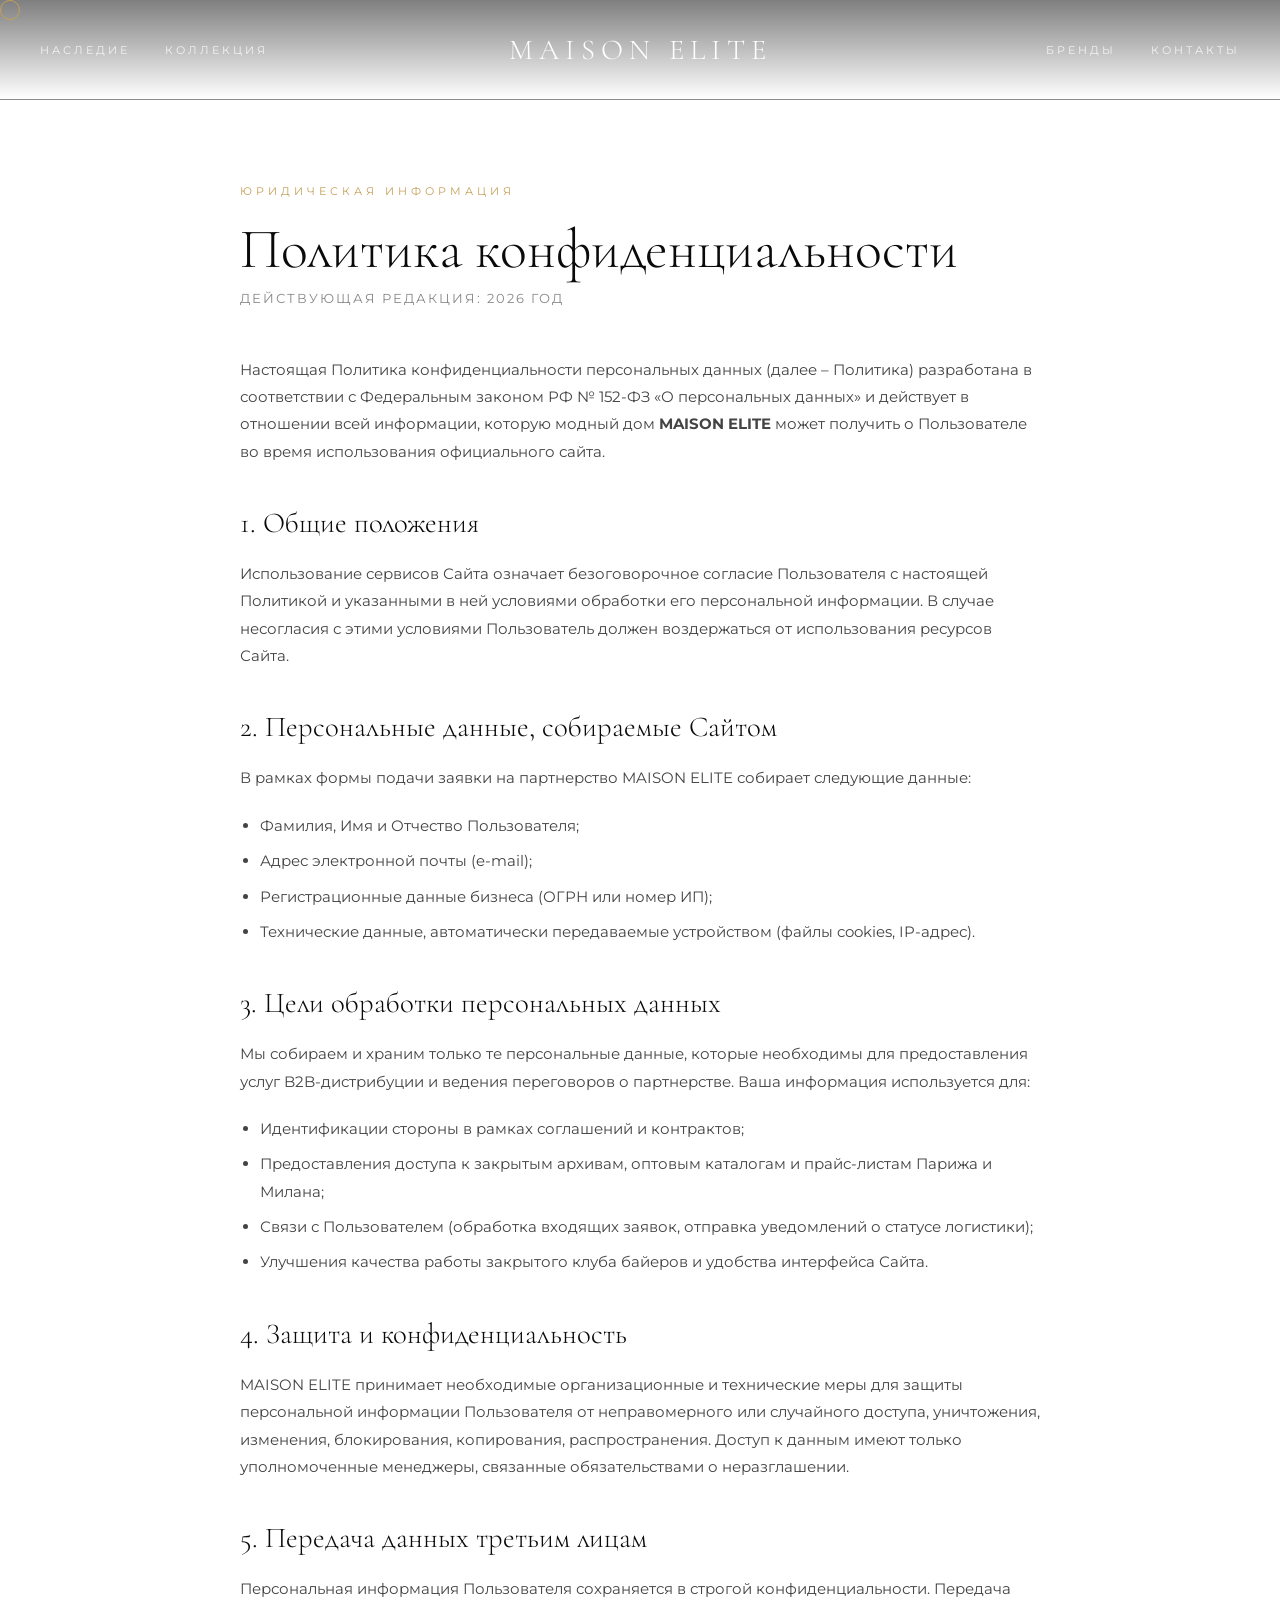
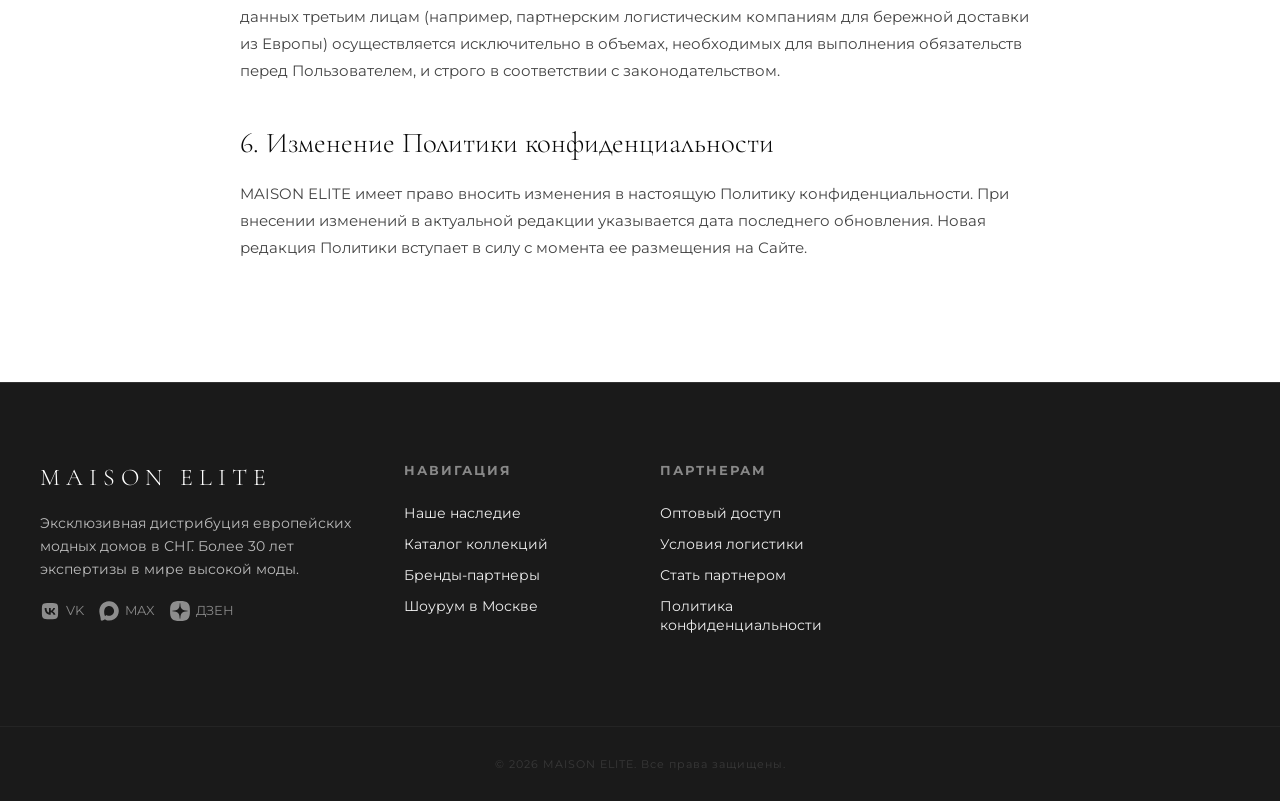
==== privacy.html @ 036a9c2a "Add privacy policy page with content and styles" ====
<!DOCTYPE html>
<html lang="ru">
<head>
    <meta charset="UTF-8">
    <meta name="viewport" content="width=device-width, initial-scale=1.0">
    <title>Политика конфиденциальности | MAISON ELITE</title>
    <link rel="stylesheet" href="css/style.css">
    <link href="https://fonts.googleapis.com/css2?family=Cormorant+Garamond:ital,wght@0,300;0,500;1,300&family=Montserrat:wght@200;300;400&display=swap" rel="stylesheet">
    <style>
        /* Специфичные стили для текстовой страницы, чтобы не засорять основной CSS */
        .legal-page {
            padding: 180px 0 100px; /* Отступ сверху с учетом фиксированной шапки */
            background-color: var(--white);
        }
        .legal-container {
            max-width: 800px; /* Суженная колонка для удобного чтения длинного текста */
            margin: 0 auto;
        }
        .legal-header h1 {
            font-family: var(--serif);
            font-size: 3.5rem;
            font-weight: 300;
            margin: 20px 0 10px;
            line-height: 1.1;
        }
        .legal-meta {
            font-size: 0.8rem;
            color: #888;
            text-transform: uppercase;
            letter-spacing: 2px;
            margin-bottom: 50px;
        }
        .legal-content h3 {
            font-family: var(--serif);
            font-size: 1.8rem;
            font-weight: 300;
            margin: 40px 0 20px;
            color: var(--black);
        }
        .legal-content p {
            font-size: 0.95rem;
            line-height: 1.8;
            color: #444;
            margin-bottom: 20px;
        }
        .legal-content ul {
            margin-bottom: 20px;
            padding-left: 20px;
        }
        .legal-content li {
            font-size: 0.95rem;
            line-height: 1.8;
            color: #444;
            margin-bottom: 8px;
        }
        @media (max-width: 768px) {
            .legal-page { padding-top: 140px; }
            .legal-header h1 { font-size: 2.5rem; }
        }
    </style>
</head>
<body>

    <div class="cursor"></div>

    <header class="header">
        <nav class="nav container">
            <div class="burger" id="burger">
                <span></span>
                <span></span>
            </div>

            <div class="nav-side nav-left-side">
                <a href="index.html#heritage" class="nav-link">Наследие</a>
                <a href="index.html#collections" class="nav-link">Коллекция</a>
            </div>
            
            <a href="index.html" class="logo">MAISON ELITE</a>
            
            <div class="nav-side nav-right-side">
                <a href="index.html#brands" class="nav-link">Бренды</a>
                <a href="index.html#contact-info" class="nav-link">Контакты</a>
            </div>

            <div class="mobile-menu" id="nav-menu">
                <a href="index.html#heritage" class="nav-link">Наследие</a>
                <a href="index.html#collections" class="nav-link">Коллекция</a>
                <a href="index.html#brands" class="nav-link">Бренды</a>
                <a href="index.html#contact-info" class="nav-link">Контакты</a>
            </div>
        </nav>
    </header>

    <section class="legal-page container">
        <div class="legal-container">
            <div class="legal-header">
                <span class="label">Юридическая информация</span>
                <h1>Политика конфиденциальности</h1>
                <div class="legal-meta">Действующая редакция: 2026 год</div>
                <div class="line" style="margin: 0 0 40px 0;"></div>
            </div>

            <div class="legal-content">
                <p>Настоящая Политика конфиденциальности персональных данных (далее – Политика) разработана в соответствии с Федеральным законом РФ № 152-ФЗ «О персональных данных» и действует в отношении всей информации, которую модный дом <strong>MAISON ELITE</strong> может получить о Пользователе во время использования официального сайта.</p>

                <h3>1. Общие положения</h3>
                <p>Использование сервисов Сайта означает безоговорочное согласие Пользователя с настоящей Политикой и указанными в ней условиями обработки его персональной информации. В случае несогласия с этими условиями Пользователь должен воздержаться от использования ресурсов Сайта.</p>

                <h3>2. Персональные данные, собираемые Сайтом</h3>
                <p>В рамках формы подачи заявки на партнерство MAISON ELITE собирает следующие данные:</p>
                <ul>
                    <li>Фамилия, Имя и Отчество Пользователя;</li>
                    <li>Адрес электронной почты (e-mail);</li>
                    <li>Регистрационные данные бизнеса (ОГРН или номер ИП);</li>
                    <li>Технические данные, автоматически передаваемые устройством (файлы cookies, IP-адрес).</li>
                </ul>

                <h3>3. Цели обработки персональных данных</h3>
                <p>Мы собираем и храним только те персональные данные, которые необходимы для предоставления услуг B2B-дистрибуции и ведения переговоров о партнерстве. Ваша информация используется для:</p>
                <ul>
                    <li>Идентификации стороны в рамках соглашений и контрактов;</li>
                    <li>Предоставления доступа к закрытым архивам, оптовым каталогам и прайс-листам Парижа и Милана;</li>
                    <li>Связи с Пользователем (обработка входящих заявок, отправка уведомлений о статусе логистики);</li>
                    <li>Улучшения качества работы закрытого клуба байеров и удобства интерфейса Сайта.</li>
                </ul>

                <h3>4. Защита и конфиденциальность</h3>
                <p>MAISON ELITE принимает необходимые организационные и технические меры для защиты персональной информации Пользователя от неправомерного или случайного доступа, уничтожения, изменения, блокирования, копирования, распространения. Доступ к данным имеют только уполномоченные менеджеры, связанные обязательствами о неразглашении.</p>

                <h3>5. Передача данных третьим лицам</h3>
                <p>Персональная информация Пользователя сохраняется в строгой конфиденциальности. Передача данных третьим лицам (например, партнерским логистическим компаниям для бережной доставки из Европы) осуществляется исключительно в объемах, необходимых для выполнения обязательств перед Пользователем, и строго в соответствии с законодательством.</p>

                <h3>6. Изменение Политики конфиденциальности</h3>
                <p>MAISON ELITE имеет право вносить изменения в настоящую Политику конфиденциальности. При внесении изменений в актуальной редакции указывается дата последнего обновления. Новая редакция Политики вступает в силу с момента ее размещения на Сайте.</p>
            </div>
        </div>
    </section>

    <footer class="footer">
        <div class="container footer-content">
            <div class="footer-column info">
                <a href="#" class="logo">MAISON ELITE</a>
                <p>Эксклюзивная дистрибуция европейских модных домов в СНГ. Более 30 лет экспертизы в мире высокой моды.</p>
                <div class="social-links">
                    <a href="#"><img src="img/vk.svg" alt="VK" width="20" height="20">VK</a>
                    <a href="#"><img src="img/max.svg" alt="MAX" width="20" height="20">MAX</a>
                    <a href="#"><img src="img/dzen.svg" alt="Дзен" width="20" height="20">Дзен</a>
                </div>
            </div>

            <div class="footer-column links">
                <h4>Навигация</h4>
                <ul>
                    <li><a href="index.html#heritage">Наше наследие</a></li>
                    <li><a href="index.html#collections">Каталог коллекций</a></li>
                    <li><a href="index.html#brands">Бренды-партнеры</a></li>
                    <li><a href="index.html#contact-info">Шоурум в Москве</a></li>
                </ul>
            </div>

            <div class="footer-column links">
                <h4>Партнерам</h4>
                <ul>
                    <li><a href="index.html#contact">Оптовый доступ</a></li>
                    <li><a href="#">Условия логистики</a></li>
                    <li><a href="index.html#open-modal">Стать партнером</a></li>
                    <li><a href="privacy.html">Политика конфиденциальности</a></li>
                </ul>
            </div>
        </div>

        <div class="footer-bottom">
            <div class="container">
                <p>&copy; 2026 MAISON ELITE. Все права защищены.</p>
            </div>
        </div>
    </footer>

    <script src="js/script.js"></script>
</body>
</html>
---- css/style.css ----
:root {
    --black: #0a0a0a;
    --white: #ffffff;
    --gold: #c5a059;
    --gray: #f8f8f8;
    --border: rgba(0,0,0,0.1);
    --serif: 'Cormorant Garamond', serif;
    --sans: 'Montserrat', sans-serif;
}

* {
    margin: 0;
    padding: 0;
    box-sizing: border-box;
    cursor: none;
}

html {
    scroll-behavior: smooth;
}

body {
    background-color: var(--white);
    color: var(--black);
    font-family: var(--sans);
    overflow-x: hidden;
}

.container {
    max-width: 1400px;
    margin: 0 auto;
    padding: 0 40px;
}

/* Custom Cursor */
/* Обновленный базовый стиль курсора */
.cursor {
    width: 20px;
    height: 20px;
    border: 1px solid var(--gold);
    border-radius: 50%;
    position: fixed;
    pointer-events: none;
    z-index: 9999; 
    transition: transform 0.1s ease, width 0.3s ease, height 0.3s ease, background 0.3s ease;
    transform: translate3d(0, 0, 0);
}

/* Эффект при наведении на ссылки */
.cursor-active {
    width: 50px;
    height: 50px;
    background: rgba(197, 160, 89, 0.1); /* Легкий золотистый фон */
    border-color: var(--gold);
    transform: translate3d(-15px, -15px, 0); /* Центрируем увеличившийся круг */
}

/* Header */
.header {
    height: 100px;
    display: flex;
    align-items: center;
    position: fixed;
    width: 100%;
    z-index: 1000;
    border-bottom: 1px solid rgba(255,255,255,0.1);
    background: linear-gradient(to bottom, rgba(0,0,0,0.5), transparent);
}

/* Навигация десктоп */
.nav {
    display: flex;
    justify-content: space-between;
    align-items: center;
    width: 100%;
}
.nav-side {
    display: flex;
    align-items: center;
    flex: 1; /* Распределяет пространство поровну слева и справа */
}

.nav-right-side {
    justify-content: flex-end; /* Прижимает правые ссылки к правому краю */
}

.nav-left-side .nav-link {
    padding-left: 0;
    padding-right: 35px; /* Отступ справа для левых ссылок */
}

.nav-right-side .nav-link {
    padding-left: 35px; /* Отступ слева для правых ссылок */
}

.logo {
    font-family: var(--serif);
    font-size: 1.8rem;
    letter-spacing: 6px;
    text-decoration: none;
    color: var(--white);
    font-weight: 300;
}

.nav-link {
    color: var(--white);
    text-decoration: none;
    text-transform: uppercase;
    font-size: 0.7rem;
    letter-spacing: 3px;
    opacity: 0.8;
    transition: 0.3s;
    padding-left: 35px;
}

.nav-link:hover { opacity: 1; }

/* Базовые правки навигации */
.burger {
    display: none;
    cursor: pointer;
    flex-direction: column;
    gap: 6px;
    z-index: 1001;
}

.burger span {
    display: block;
    width: 25px;
    height: 1px;
    background-color: #fff;
    transition: 0.3s;
}

.mobile-menu {
    display: none;
}

/* Адаптив (992px и ниже) */
@media (max-width: 992px) {
    .nav-left-side, .nav-right-side {
        display: none; /* Скрываем раздельные части */
    }

    .burger {
        display: flex;
        order: 1;
    }

    .logo {
        order: 2;
        margin: 0 auto;
        transform: translateX(-20px); /* Компенсация ширины бургера для центровки */
    }

    .mobile-menu {
        display: flex;
        position: fixed;
        top: 0;
        right: -100%;
        width: 100%;
        height: 100vh;
        background: var(--black);
        flex-direction: column;
        align-items: center;
        justify-content: center;
        gap: 30px;
        transition: 0.5s cubic-bezier(0.16, 1, 0.3, 1);
        z-index: 1000;
    }

    .mobile-menu.active {
        right: 0;
    }

    .mobile-menu .nav-link {
        font-size: 1.5rem;
        padding: 0;
        opacity: 1;
        font-family: var(--serif);
    }
}

/* Hero */
.hero {
    height: 100vh;
    display: flex;
    align-items: center;
    justify-content: center;
    text-align: center;
    color: var(--white);
    position: relative;
    overflow: hidden;
}

.hero-bg {
    position: absolute;
    top: 0; left: 0; width: 100%; height: 100%;
    background: linear-gradient(rgba(0,0,0,0.4), rgba(0,0,0,0.2)), 
                url('../img/main.png') no-repeat center center/cover;
    transform: scale(1.1);
}

.hero-content {
    position: relative;
    z-index: 2;
}

.hero-content h1 {
    font-family: var(--serif);
    font-size: clamp(3rem, 10vw, 7rem);
    font-weight: 300;
    font-style: italic;
    margin-bottom: 20px;
}

.reveal-text {
    display: block;
    text-transform: uppercase;
    letter-spacing: 5px;
    font-size: 0.8rem;
    margin-bottom: 10px;
}

.btn-outline {
    margin-top: 30px;
    display: inline-block;
    padding: 18px 50px;
    border: 1px solid var(--white);
    color: var(--white);
    text-decoration: none;
    text-transform: uppercase;
    font-size: 0.7rem;
    letter-spacing: 4px;
    transition: 0.4s;
}

.btn-outline:hover {
    background: var(--white);
    color: var(--black);
}

/* Story Section */
.story {
    padding-top: 40px;
    padding-left: 80px;
    padding-right: 80px;
}

.story-grid {
    display: grid;
    grid-template-columns: 1fr 1fr;
    gap: 100px;
    align-items: center;
}

.story-text h2 {
    font-family: var(--serif);
    font-size: 3rem;
    line-height: 1.1;
    margin: 20px 0;
}

.label {
    text-transform: uppercase;
    font-size: 0.7rem;
    color: var(--gold);
    letter-spacing: 4px;
}

.story-image img {
    width: 100%;
    height: 600px;
    object-fit: cover;
    filter: grayscale(20%);
}

/* Catalog Header */
.catalog-header {
    padding: 100px 40px 50px;
    text-align: center;
}

/* Collections Grid */
.collections {
    display: flex;
    height: 90vh;
}

.collection-item {
    flex: 1;
    position: relative;
    overflow: hidden;
    border-right: 1px solid rgba(255,255,255,0.1);
    transition: all 0.8s cubic-bezier(0.16, 1, 0.3, 1);
}

.collection-item:hover { flex: 1.5; }

.col-img {
    position: absolute;
    width: 100%; height: 100%;
    background-size: cover;
    background-position: center;
    filter: brightness(0.7);
    transition: 1.2s;
}

.collection-item:hover .col-img { transform: scale(1.05); filter: brightness(0.9); }

.col-info {
    position: absolute;
    bottom: 50px; left: 50px;
    z-index: 10;
    color: white;
}

.col-info h2 { font-family: var(--serif); font-size: 1.2rem; font-weight: 300; margin-bottom: 5px; }
.col-info h3 { font-family: var(--serif); font-size: 2.5rem; font-weight: 300; text-transform: uppercase; }

/* Services Section */
.services {
    padding: 80px 40px;
}

.services-grid {
    display: grid;
    grid-template-columns: repeat(3, 1fr);
    gap: 80px;
}

.service-card {
    text-align: center;
}

.service-icon {
    font-family: var(--serif);
    font-size: 2.5rem;
    color: var(--gold);
    margin-bottom: 25px;
    display: block;
}

.service-card h4 {
    text-transform: uppercase;
    letter-spacing: 2px;
    margin-bottom: 20px;
    font-weight: 400;
}

.service-card p {
    font-size: 0.9rem;
    color: #666;
    line-height: 1.8;
}

/* Stats Section */
.stats {
    background: var(--black);
    color: var(--white);
    padding: 100px 0;
}

.stats-wrapper {
    display: flex;
    justify-content: space-around;
}

.stat-item {
    text-align: center;
}

.stat-num {
    display: block;
    font-family: var(--serif);
    font-size: 4rem;
    color: var(--gold);
    margin-bottom: 10px;
}

.stat-desc {
    text-transform: uppercase;
    font-size: 0.75rem;
    letter-spacing: 3px;
    opacity: 0.6;
}

/* Brands */
.brands { padding: 120px 40px; text-align: center; }
.section-title h2 { font-family: var(--serif); font-size: 2.5rem; font-weight: 300; }
.section-title .line { width: 60px; height: 1px; background: var(--gold); margin: 30px auto; }

.brand-grid {
    display: grid;
    grid-template-columns: repeat(4, 1fr);
    margin-top: 60px;
}

.brand-item {
    padding: 60px 20px;
    border: 1px solid var(--gray);
    font-family: var(--serif);
    font-size: 1.1rem;
    color: #999;
    transition: 0.4s;
    letter-spacing: 2px;
}

.brand-item:hover { color: var(--black); background: var(--gray); }

/* Footer */
.footer {
    background-color: #1a1a1a;
    color: #fff;
    padding: 80px 0 30px;
    border-top: 1px solid #333;
}

.footer-content {
    display: grid;
    grid-template-columns: 1.5fr 1fr 1fr 1.5fr;
    gap: 40px;
    margin-bottom: 60px;
}

.footer-column h4 {
    font-family: 'Montserrat', sans-serif;
    font-size: 0.8rem;
    text-transform: uppercase;
    letter-spacing: 2px;
    margin-bottom: 25px;
    color: #888;
}

.footer-column .logo {
    font-size: 1.5rem;
    color: #fff;
    margin-bottom: 20px;
    display: block;
}

.footer-column p {
    font-size: 0.9rem;
    line-height: 1.6;
    color: #bbb;
}

.footer-column ul {
    list-style: none;
    padding: 0;
}

.footer-column ul li {
    margin-bottom: 12px;
}

.footer-column ul li a {
    color: #eee;
    text-decoration: none;
    font-size: 0.9rem;
    transition: color 0.3s;
}

.footer-column ul li a:hover {
    color: var(--gold, #c5a059); /* Если у вас есть переменная для золотого цвета */
}

.social-links {
    margin-top: 20px;
    display: flex;
    gap: 15px;
}

.social-links a {
    display: inline-flex;   /* Включаем flex для выравнивания содержимого ссылки */
    align-items: center;    /* Выравниваем иконку и текст строго по центру по вертикали */
    gap: 6px;               /* Задаем небольшой отступ между иконкой и текстом */
    color: #888;
    font-size: 0.8rem;
    text-decoration: none;
    text-transform: uppercase;
    transition: color 0.2s ease; /* Плавный переход цвета при наведении */
}

/* Стили для SVG-иконок внутри ссылок */
.social-links a img {
    width: 20px;
    height: 20px;
    /* Делает иконку белой, даже если исходный файл был темным */
    filter: brightness(0) invert(1); 
    /* Эффект полупрозрачности, чтобы иконка подходила под цвет текста #888 */
    opacity: 0.5; 
    transition: opacity 0.2s ease;
}

/* Эффект при наведении (опционально, для красоты) */
.social-links a:hover {
    color: #fff; /* Текст становится белым при наведении */
}

.social-links a:hover img {
    opacity: 1;  /* Иконка становится ярче при наведении */
}

.footer-bottom {
    border-top: 1px solid #333;
    padding-top: 30px;
    text-align: center;
    font-size: 0.8rem;
    color: #666;
}
/* Адаптив для футера */
@media (max-width: 992px) {
    .footer-content {
        grid-template-columns: 1fr 1fr;
    }
}

@media (max-width: 576px) {
    .footer-content {
        grid-template-columns: 1fr;
    }
}

.footer h3 { font-family: var(--serif); font-size: 2.5rem; font-weight: 300; margin-bottom: 15px; }

.contact-form {
    margin: 60px auto;
    max-width: 500px;
    display: flex;
    flex-direction: column;
    gap: 30px;
}

.contact-form input {
    background: transparent;
    border: none;
    border-bottom: 1px solid #333;
    padding: 15px;
    color: white;
    text-align: center;
    font-family: var(--sans);
    outline: none;
    transition: 0.3s;
}

.contact-form input:focus { border-bottom-color: var(--gold); }

.contact-form button {
    background: var(--gold);
    border: none;
    padding: 20px;
    color: white;
    text-transform: uppercase;
    letter-spacing: 3px;
    cursor: pointer;
    transition: 0.4s;
}
/* Heritage Section */
.heritage {
    padding: 120px 0;
    background-color: var(--white);
    border-bottom: 1px solid var(--gray);
}

.heritage-grid {
    display: grid;
    grid-template-columns: 1fr 1.2fr;
    gap: 80px;
    margin-top: 30px;
}

.heritage-title h2 {
    font-family: var(--serif);
    font-size: 3.5rem;
    line-height: 1.1;
    font-weight: 300;
}

.heritage-text p {
    font-size: 1rem;
    line-height: 1.8;
    color: #555;
    margin-bottom: 20px;
}

.heritage-text .lead {
    font-size: 1.2rem;
    color: var(--black);
    font-weight: 400;
    margin-bottom: 30px;
}

.heritage-years {
    display: flex;
    gap: 40px;
    margin-top: 50px;
    padding-top: 30px;
    border-top: 1px solid var(--gray);
}

.year-item strong {
    display: block;
    font-family: var(--serif);
    font-size: 1.8rem;
    color: var(--gold);
    margin-bottom: 5px;
}

.year-item span {
    text-transform: uppercase;
    font-size: 0.7rem;
    letter-spacing: 2px;
    opacity: 0.6;
}

/* Адаптив для Heritage */
@media (max-width: 992px) {
    .heritage-grid {
        grid-template-columns: 1fr;
        gap: 40px;
    }
    .heritage-title h2 {
        font-size: 2.5rem;
    }
    .heritage-years {
        flex-wrap: wrap;
        gap: 30px;
    }
}
/* Контакты и Карта */
.contacts {
    padding: 120px 40px;
    border-top: 1px solid var(--gray);
}

.contacts-grid {
    display: grid;
    grid-template-columns: 1fr 1.5fr;
    gap: 80px;
    align-items: center;
}

.contacts-details h2 {
    font-family: var(--serif);
    font-size: 3rem;
    font-weight: 300;
    margin: 20px 0 40px;
}

.contact-item-box {
    margin-bottom: 30px;
}

.contact-item-box strong {
    display: block;
    text-transform: uppercase;
    font-size: 0.7rem;
    letter-spacing: 2px;
    color: var(--gold);
    margin-bottom: 8px;
}

.contact-item-box p {
    font-size: 1rem;
    line-height: 1.6;
    color: var(--black);
}

.map-wrapper {
    height: 500px;
    position: relative;
    overflow: hidden;
    /* Эффект стилизации карты под Luxury стиль */
    filter: grayscale(1) invert(0.9) contrast(1.2); 
    transition: filter 0.5s ease;
}

.map-wrapper:hover {
    filter: grayscale(0.5) invert(0) contrast(1);
}

/* Адаптив для контактов */
@media (max-width: 992px) {
    .contacts-grid {
        grid-template-columns: 1fr;
        gap: 50px;
    }
    
    .map-wrapper {
        height: 350px;
    }
    
    .contacts-details h2 {
        font-size: 2.2rem;
    }
}
/* Brands Section Redesign */
.brands {
    padding: 120px 40px;
    text-align: center;
}

.brand-grid {
    display: grid;
    /* Делаем 4 колонки, которые на планшетах станут 2, а на мобилках 1 */
    grid-template-columns: repeat(4, 1fr);
    gap: 1px; /* Тонкая линия разделения */
    background-color: var(--gray); /* Цвет линий сетки */
    border: 1px solid var(--gray);
    margin-top: 60px;
}

.brand-item {
    background-color: var(--white);
    height: 180px;
    display: flex;
    align-items: center;
    justify-content: center;
    padding: 40px;
    transition: all 0.5s ease;
}

.brand-logo {
    max-width: 100%;
    max-height: 60px;
    object-fit: contain;
    /* Начальное состояние: ЧБ и полупрозрачность */
    filter: grayscale(1) opacity(0.5);
    transition: all 0.5s ease;
}

/* Эффект при наведении на ячейку */
.brand-item:hover {
    background-color: #fcfcfc;
    box-shadow: inset 0 0 20px rgba(0,0,0,0.02);
}

/* Эффект для логотипа при наведении */
.brand-item:hover .brand-logo {
    filter: grayscale(0) opacity(1);
    transform: scale(1.05);
}

/* Testimonials Section */
.testimonials {
    padding: 100px 40px;
}

.testimonials-grid {
    display: grid;
    grid-template-columns: repeat(3, 1fr);
    gap: 30px;
    margin-top: 50px;
}

.testimonial-card {
    background: #fdfdfd;
    padding: 40px;
    border: 1px solid var(--gray);
    display: flex;
    flex-direction: column;
    justify-content: space-between;
    transition: transform 0.3s ease, box-shadow 0.3s ease;
}

.testimonial-card:hover {
    transform: translateY(-10px);
    box-shadow: 0 15px 30px rgba(0,0,0,0.05);
}

.quote-icon {
    font-family: var(--serif);
    font-size: 4rem;
    color: var(--gold);
    line-height: 1;
    margin-bottom: 10px;
}

.testimonial-text {
    font-style: italic;
    font-size: 1rem;
    line-height: 1.7;
    color: #444;
    margin-bottom: 30px;
}

.testimonial-author strong {
    display: block;
    font-size: 0.9rem;
    text-transform: uppercase;
    letter-spacing: 1px;
}

.testimonial-author span {
    font-size: 0.8rem;
    color: #888;
}

/* Адаптивность */
@media (max-width: 992px) {
    .testimonials-grid {
        grid-template-columns: 1fr;
    }
    .testimonial-card {
        padding: 30px;
    }
}

/* Адаптив для сетки */
@media (max-width: 992px) {
    .brand-grid {
        grid-template-columns: repeat(2, 1fr);
    }
}

@media (max-width: 480px) {
    .brand-grid {
        grid-template-columns: 1fr;
    }
    .brand-item {
        height: 140px;
    }
}

.contact-form button:hover { background: #b08d4a; }

.footer-bottom { margin-top: 80px; opacity: 0.4; font-size: 0.7rem; letter-spacing: 1px; }

/* Adaptive */
@media (max-width: 992px) {
    .story-grid { grid-template-columns: 1fr; gap: 50px; }
    .collections { flex-direction: column; height: auto; }
    .collection-item { height: 450px; }
    .services-grid { grid-template-columns: 1fr; gap: 60px; }
    .stats-wrapper { flex-direction: column; gap: 60px; }
    .brand-grid { grid-template-columns: repeat(2, 1fr); }
    .nav-side { display: none; }
    * { cursor: auto; }
    .cursor { display: none; }
}

/* Modal Styles */
.modal-overlay {
    position: fixed;
    top: 0; left: 0; width: 100%; height: 100%;
    background: rgba(0,0,0,0.8);
    display: none; /* Скрыто по умолчанию */
    justify-content: center;
    align-items: center;
    z-index: 2000;
    backdrop-filter: blur(5px);
}

.modal-content {
    background: var(--white);
    padding: 60px;
    width: 100%;
    max-width: 500px;
    position: relative;
    animation: modalFadeIn 0.5s ease;
}

@keyframes modalFadeIn {
    from { opacity: 0; transform: translateY(-20px); }
    to { opacity: 1; transform: translateY(0); }
}

.modal-close {
    position: absolute;
    top: 20px; right: 20px;
    background: none; border: none;
    font-size: 2rem; cursor: pointer;
    color: var(--black);
}

.modal-form {
    display: flex;
    flex-direction: column;
    gap: 15px;
}

.modal-form input[type="text"],
.modal-form input[type="email"] {
    width: 100%;
    padding: 12px;
    border: none;
    border-bottom: 1px solid var(--border);
    font-family: var(--sans);
    outline: none;
}

.modal-form input:focus { border-bottom-color: var(--gold); }

.checkbox-wrapper {
    display: flex;
    align-items: flex-start;
    gap: 10px;
    margin: 15px 0;
    font-size: 0.75rem;
    color: #666;
}

.checkbox-wrapper input { margin-top: 3px; }

/* Новая секция CTA */
.cta-section {
    position: relative;
    padding: 150px 0;
    text-align: center;
    color: var(--white);
    overflow: hidden;
    margin: 80px 0;
}

.cta-bg {
    position: absolute;
    top: 0; left: 0; width: 100%; height: 100%;
    background-size: cover;
    background-position: center;
    background-attachment: fixed; /* Эффект параллакса */
    filter: brightness(0.4);
    z-index: 1;
}

.cta-content {
    position: relative;
    z-index: 2;
    max-width: 800px;
    margin: 0 auto;
}

.cta-content h2 {
    font-family: var(--serif);
    font-size: clamp(2.5rem, 5vw, 4rem);
    margin: 25px 0;
    line-height: 1.1;
}

.cta-content p {
    font-size: 1.1rem;
    opacity: 0.8;
    margin-bottom: 40px;
    letter-spacing: 1px;
}

.main-cta {
    background: var(--gold);
    border-color: var(--gold);
    color: var(--white);
    padding: 20px 60px;
    font-weight: 400;
}

.main-cta:hover {
    background: var(--white);
    color: var(--black);
    border-color: var(--white);
}
a.contact-links-new {
    color: black;
    text-decoration: none;
    transition: color 0.2s ease-in-out; 
}

.contact-links-new:hover {
    color: #DBB289; /* При наведении становится золотистым */
    text-decoration: underline;
}
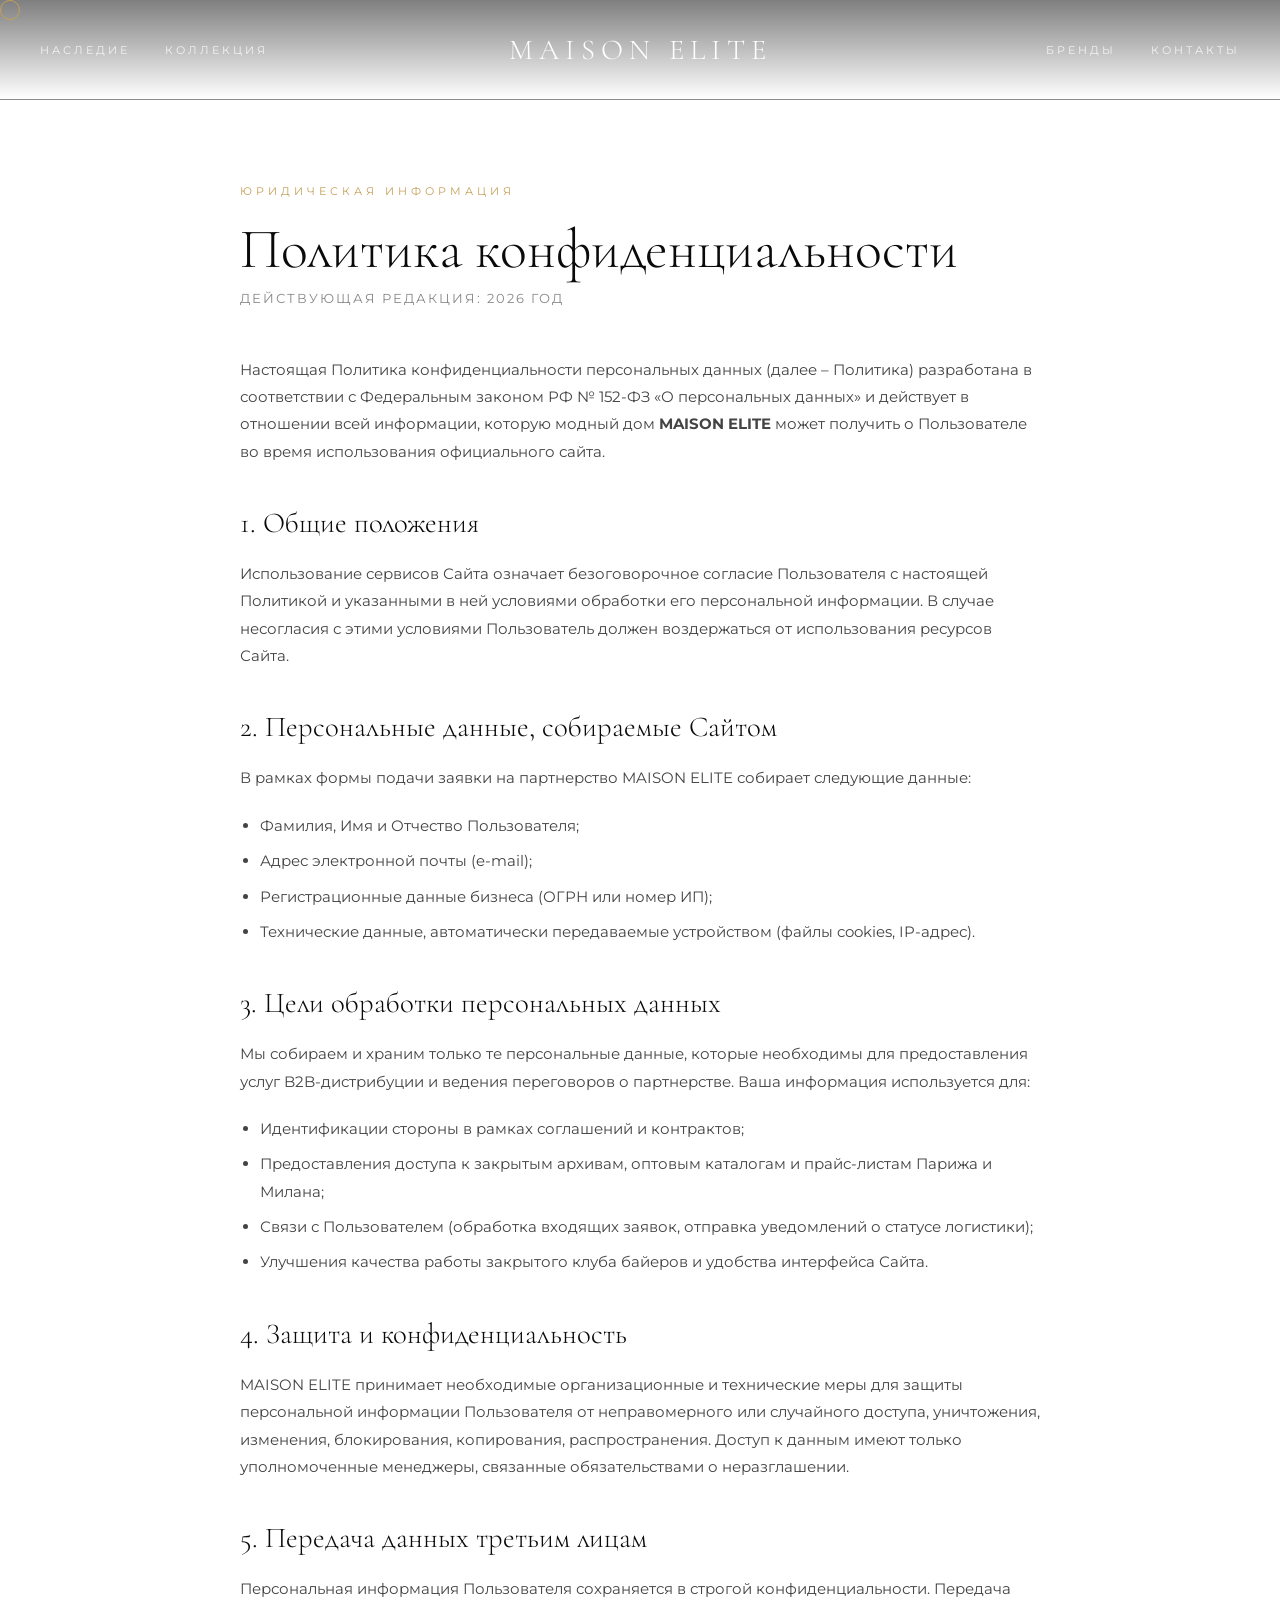
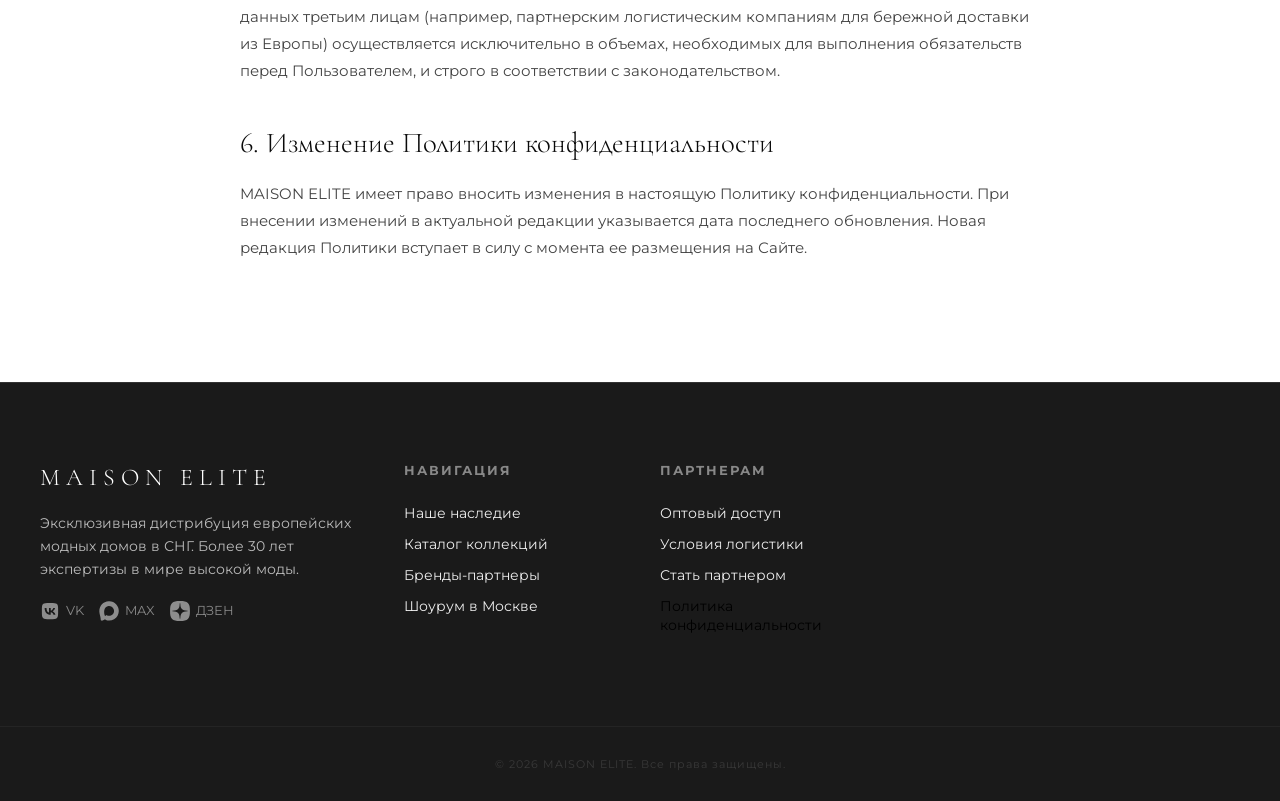
==== commit 03b88b4c: "Update privacy link to use absolute URL" ====
--- a/privacy.html
+++ b/privacy.html
@@ -164,7 +164,7 @@
                     <li><a href="index.html#contact">Оптовый доступ</a></li>
                     <li><a href="#">Условия логистики</a></li>
                     <li><a href="index.html#open-modal">Стать партнером</a></li>
-                    <li><a href="privacy.html">Политика конфиденциальности</a></li>
+                    <li><a href="/maisonelite.github.io/privacy.html" style="color: black; text-decoration: none; font-size: 0.9rem; transition: color 0.3s;">Политика конфиденциальности</a></li>
                 </ul>
             </div>
         </div>
